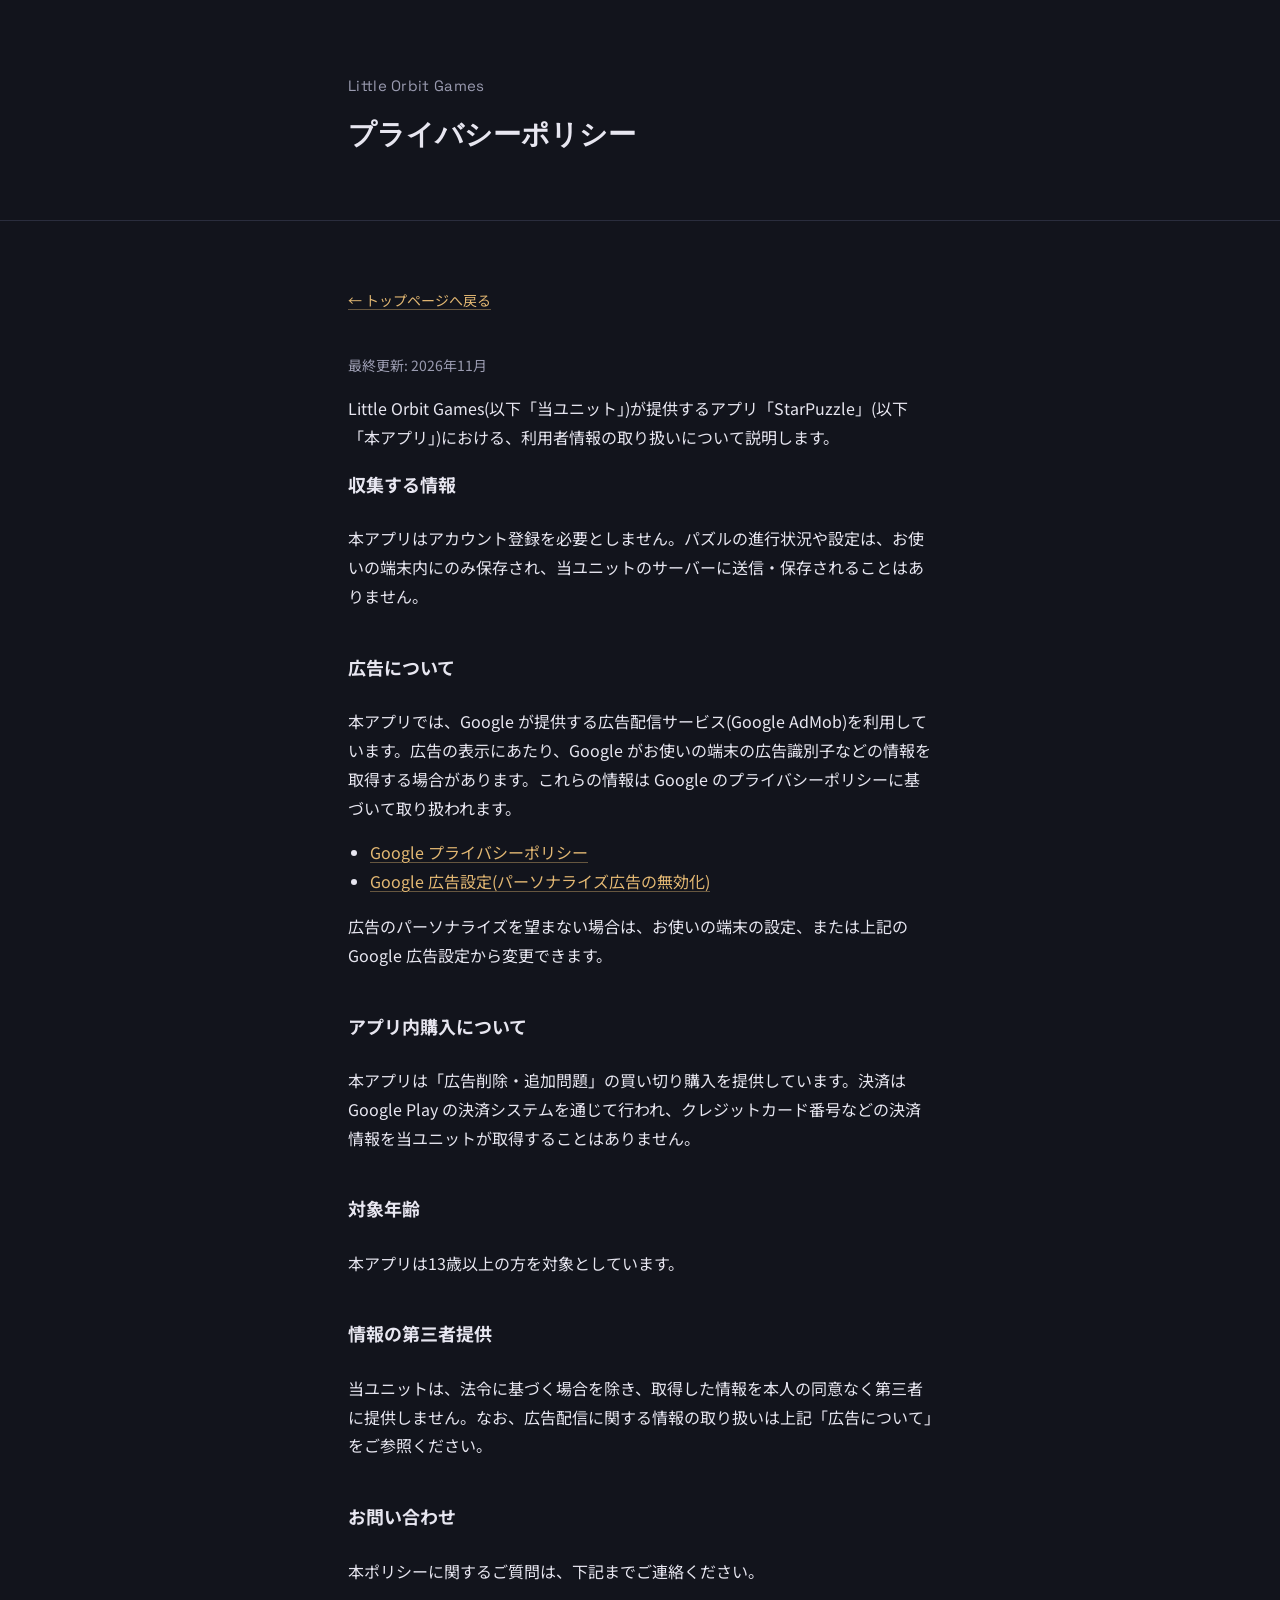
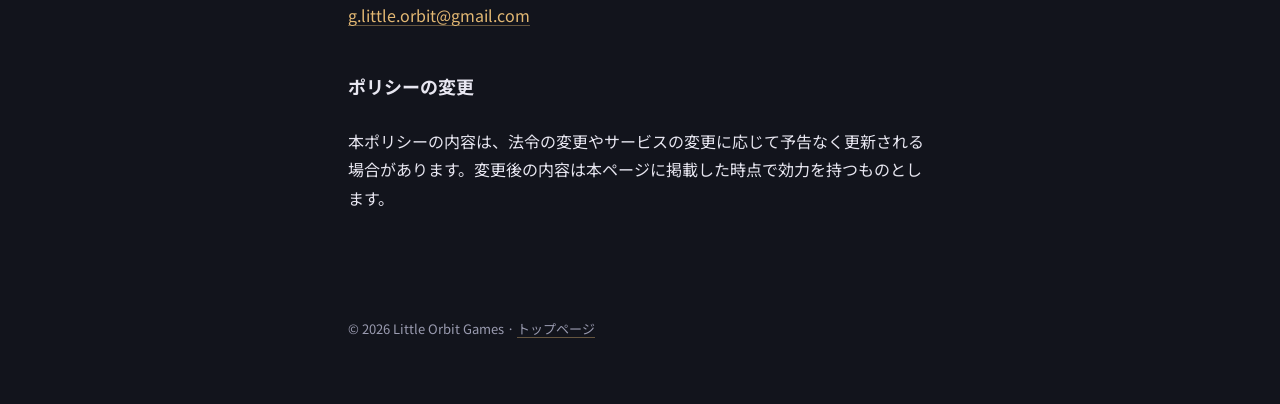
==== privacy.html @ 66173ec4 "トップページとプライバシーポリシーを追加" ====
<!DOCTYPE html>
<html lang="ja">
<head>
<meta charset="UTF-8">
<meta name="viewport" content="width=device-width, initial-scale=1.0">
<title>プライバシーポリシー | Little Orbit Games</title>
<link rel="preconnect" href="https://fonts.googleapis.com">
<link rel="preconnect" href="https://fonts.gstatic.com" crossorigin>
<link href="https://fonts.googleapis.com/css2?family=Space+Grotesk:wght@500;600&family=Noto+Sans+JP:wght@400;500;700&display=swap" rel="stylesheet">
<link rel="stylesheet" href="css/style.css">
</head>
<body>

<header class="hero" style="padding:72px 0 48px;">
  <div class="wrap hero-inner">
    <p class="studio-name en">Little Orbit Games</p>
    <h1 style="font-size:28px;max-width:none;">プライバシーポリシー</h1>
  </div>
</header>

<section>
  <div class="wrap policy">
    <a class="back-link" href="index.html">&larr; トップページへ戻る</a>
    <p class="updated">最終更新: 2026年11月</p>

    <p>Little Orbit Games(以下「当ユニット」)が提供するアプリ「StarPuzzle」(以下「本アプリ」)における、利用者情報の取り扱いについて説明します。</p>

    <h2>収集する情報</h2>
    <p>本アプリはアカウント登録を必要としません。パズルの進行状況や設定は、お使いの端末内にのみ保存され、当ユニットのサーバーに送信・保存されることはありません。</p>

    <h2>広告について</h2>
    <p>本アプリでは、Google が提供する広告配信サービス(Google AdMob)を利用しています。広告の表示にあたり、Google がお使いの端末の広告識別子などの情報を取得する場合があります。これらの情報は Google のプライバシーポリシーに基づいて取り扱われます。</p>
    <ul>
      <li><a href="https://policies.google.com/privacy" target="_blank" rel="noopener">Google プライバシーポリシー</a></li>
      <li><a href="https://www.google.com/settings/ads" target="_blank" rel="noopener">Google 広告設定(パーソナライズ広告の無効化)</a></li>
    </ul>
    <p>広告のパーソナライズを望まない場合は、お使いの端末の設定、または上記の Google 広告設定から変更できます。</p>

    <h2>アプリ内購入について</h2>
    <p>本アプリは「広告削除・追加問題」の買い切り購入を提供しています。決済は Google Play の決済システムを通じて行われ、クレジットカード番号などの決済情報を当ユニットが取得することはありません。</p>

    <h2>対象年齢</h2>
    <p>本アプリは13歳以上の方を対象としています。</p>

    <h2>情報の第三者提供</h2>
    <p>当ユニットは、法令に基づく場合を除き、取得した情報を本人の同意なく第三者に提供しません。なお、広告配信に関する情報の取り扱いは上記「広告について」をご参照ください。</p>

    <h2>お問い合わせ</h2>
    <p>本ポリシーに関するご質問は、下記までご連絡ください。</p>
    <p><a href="mailto:g.little.orbit@gmail.com">g.little.orbit@gmail.com</a></p>

    <h2>ポリシーの変更</h2>
    <p>本ポリシーの内容は、法令の変更やサービスの変更に応じて予告なく更新される場合があります。変更後の内容は本ページに掲載した時点で効力を持つものとします。</p>
  </div>
</section>

<footer>
  <div class="wrap">
    &copy; 2026 Little Orbit Games · <a href="index.html">トップページ</a>
  </div>
</footer>

</body>
</html>
---- css/style.css ----
:root {
  --bg: #12141c;
  --bg-soft: #1a1d29;
  --text: #e7e6f0;
  --text-dim: #9a9bb0;
  --accent: #e3b873;
  --line: #2a2d3d;
}

* {
  box-sizing: border-box;
}

html {
  scroll-behavior: smooth;
}

body {
  margin: 0;
  background: var(--bg);
  color: var(--text);
  font-family: "Noto Sans JP", "Hiragino Sans", "Yu Gothic", sans-serif;
  font-size: 16px;
  line-height: 1.8;
  -webkit-font-smoothing: antialiased;
}

.en {
  font-family: "Space Grotesk", "Noto Sans JP", sans-serif;
}

a {
  color: var(--accent);
  text-decoration: underline;
  text-decoration-color: rgba(227, 184, 115, 0.4);
  text-underline-offset: 3px;
}

a:hover,
a:focus-visible {
  text-decoration-color: var(--accent);
}

a:focus-visible,
button:focus-visible {
  outline: 2px solid var(--accent);
  outline-offset: 3px;
}

.wrap {
  max-width: 640px;
  margin: 0 auto;
  padding: 0 28px;
}

/* ---------- hero ---------- */

.hero {
  position: relative;
  overflow: hidden;
  padding: 120px 0 88px;
  border-bottom: 1px solid var(--line);
}

.hero-sky {
  position: absolute;
  inset: 0;
  z-index: 0;
  opacity: 0.9;
}

.hero-sky line {
  stroke: var(--line);
  stroke-width: 1;
  stroke-dasharray: 220;
  stroke-dashoffset: 220;
  animation: draw 2.2s ease-out forwards;
}

.hero-sky circle {
  fill: var(--accent);
  opacity: 0;
  animation: appear 0.6s ease-out forwards;
}

@keyframes draw {
  to {
    stroke-dashoffset: 0;
  }
}

@keyframes appear {
  to {
    opacity: 0.85;
  }
}

@media (prefers-reduced-motion: reduce) {
  .hero-sky line {
    stroke-dashoffset: 0;
    animation: none;
  }
  .hero-sky circle {
    opacity: 0.85;
    animation: none;
  }
}

.hero-inner {
  position: relative;
  z-index: 1;
}

.studio-name {
  font-size: 15px;
  letter-spacing: 0.02em;
  color: var(--text-dim);
  margin: 0 0 18px;
}

h1 {
  font-family: "Space Grotesk", sans-serif;
  font-size: 40px;
  font-weight: 600;
  line-height: 1.25;
  margin: 0 0 20px;
  max-width: 11ch;
}

.tagline {
  font-size: 18px;
  color: var(--text-dim);
  margin: 0;
  max-width: 28ch;
}

/* ---------- sections ---------- */

section {
  padding: 64px 0;
  border-bottom: 1px solid var(--line);
}

section:last-of-type {
  border-bottom: none;
}

h2 {
  font-size: 22px;
  font-weight: 700;
  margin: 0 0 24px;
}

p {
  margin: 0 0 16px;
  max-width: 34ch;
  color: var(--text);
}

p:last-child {
  margin-bottom: 0;
}

/* ---------- app card ---------- */

.app-card {
  background: var(--bg-soft);
  border: 1px solid var(--line);
  border-radius: 10px;
  padding: 28px;
}

.app-card h3 {
  font-size: 19px;
  margin: 0 0 4px;
}

.app-meta {
  font-size: 14px;
  color: var(--text-dim);
  margin: 0 0 16px;
}

.app-card p {
  max-width: 36ch;
}

.app-note {
  margin-top: 18px;
  padding-top: 16px;
  border-top: 1px dashed var(--line);
  font-size: 14px;
  color: var(--text-dim);
}

/* ---------- contact ---------- */

.contact-link {
  font-size: 18px;
}

/* ---------- footer ---------- */

footer {
  padding: 40px 0 64px;
  font-size: 13px;
  color: var(--text-dim);
}

footer a {
  color: var(--text-dim);
}

/* ---------- privacy page ---------- */

.policy h2 {
  font-size: 18px;
  margin-top: 40px;
}

.policy h2:first-of-type {
  margin-top: 0;
}

.policy p,
.policy li {
  max-width: 100%;
  color: var(--text);
}

.policy ul {
  padding-left: 22px;
  margin: 0 0 16px;
}

.policy .updated {
  color: var(--text-dim);
  font-size: 14px;
}

.back-link {
  display: inline-block;
  margin-bottom: 40px;
  font-size: 14px;
}

@media (max-width: 480px) {
  .hero {
    padding: 88px 0 64px;
  }
  h1 {
    font-size: 32px;
  }
}
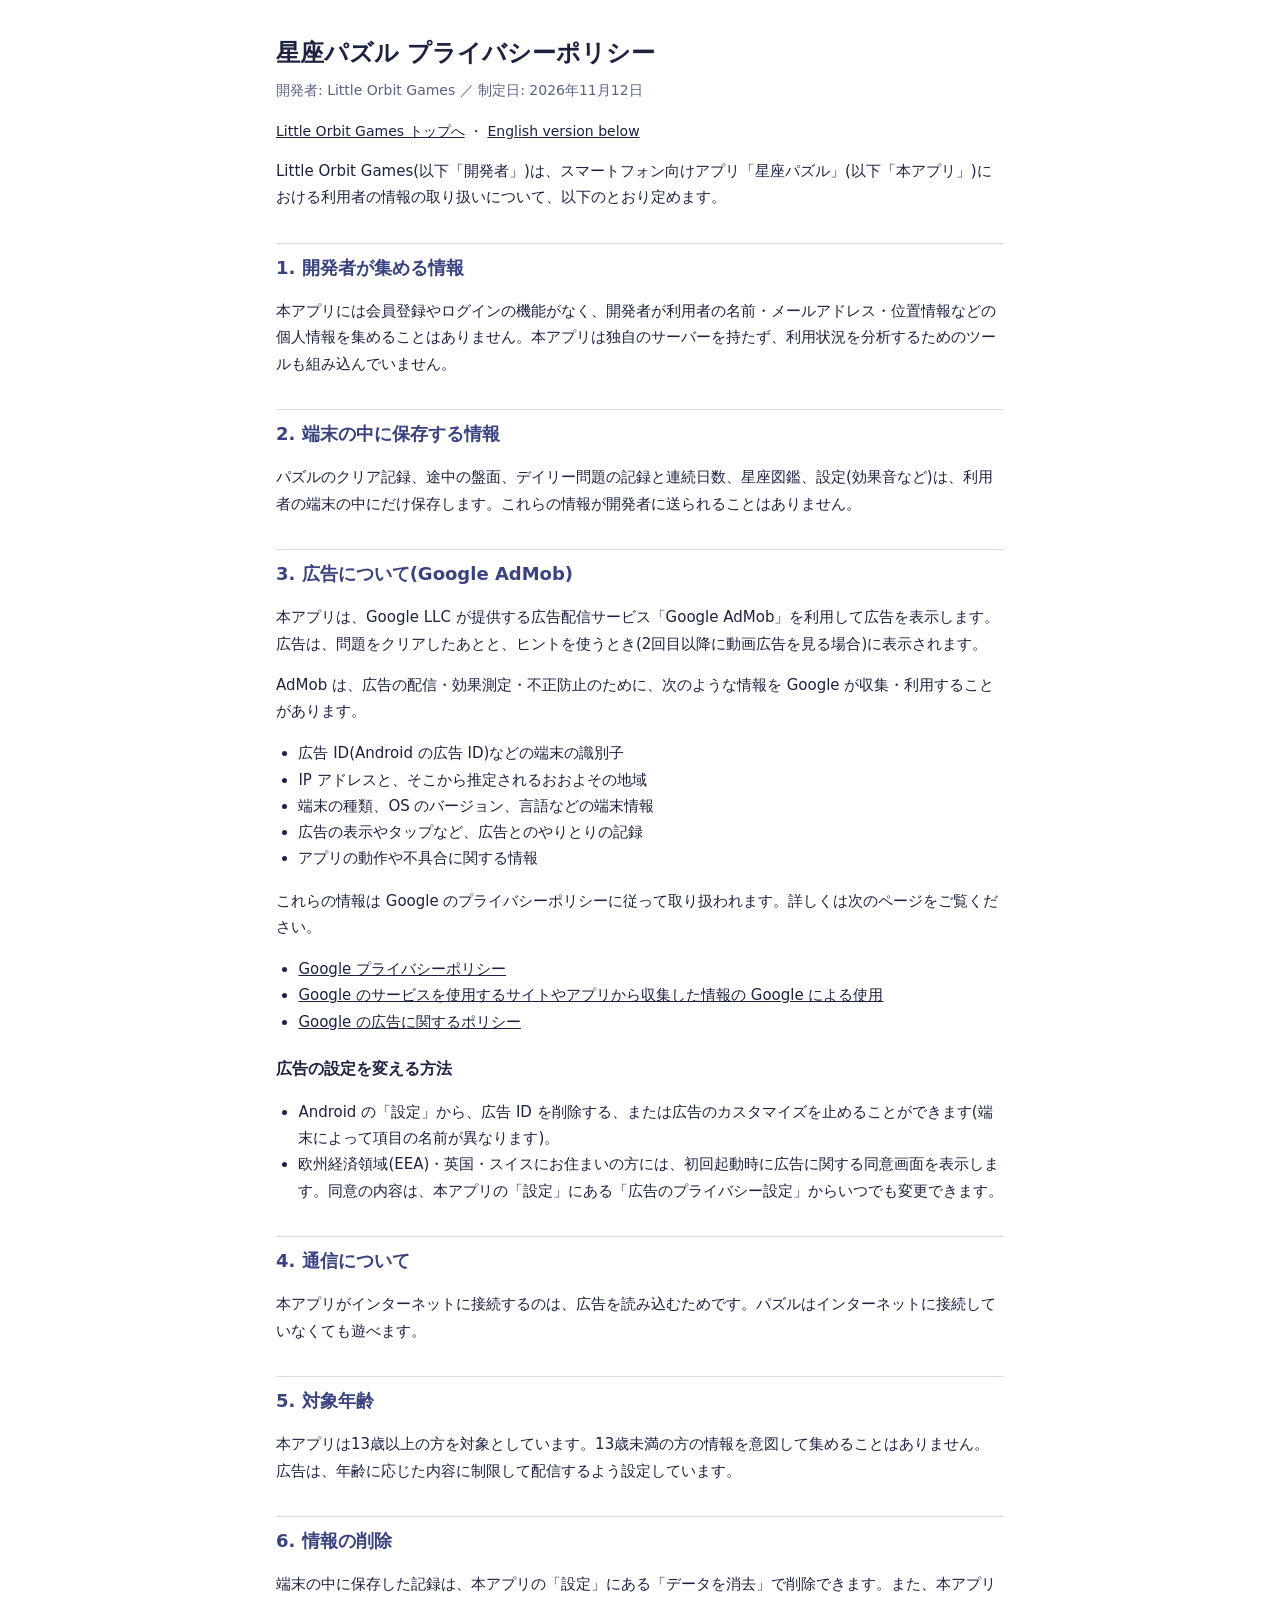
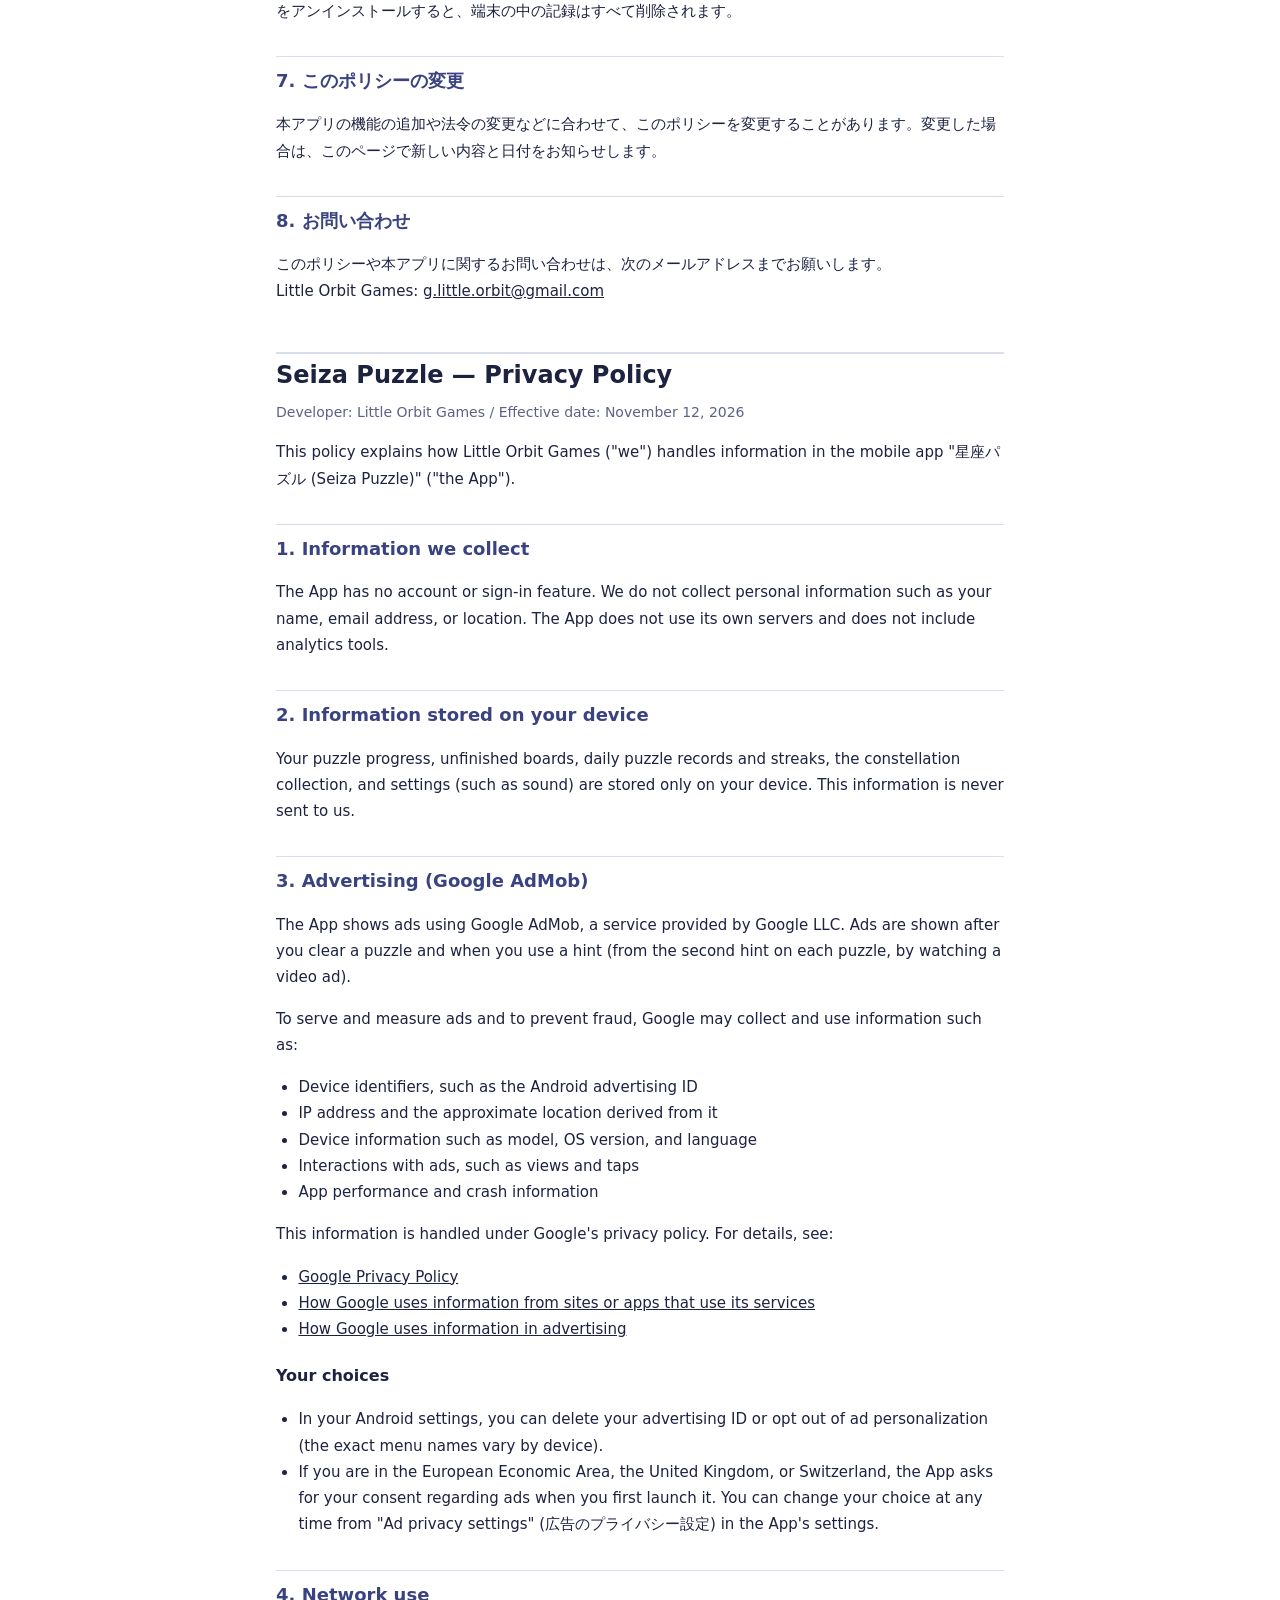
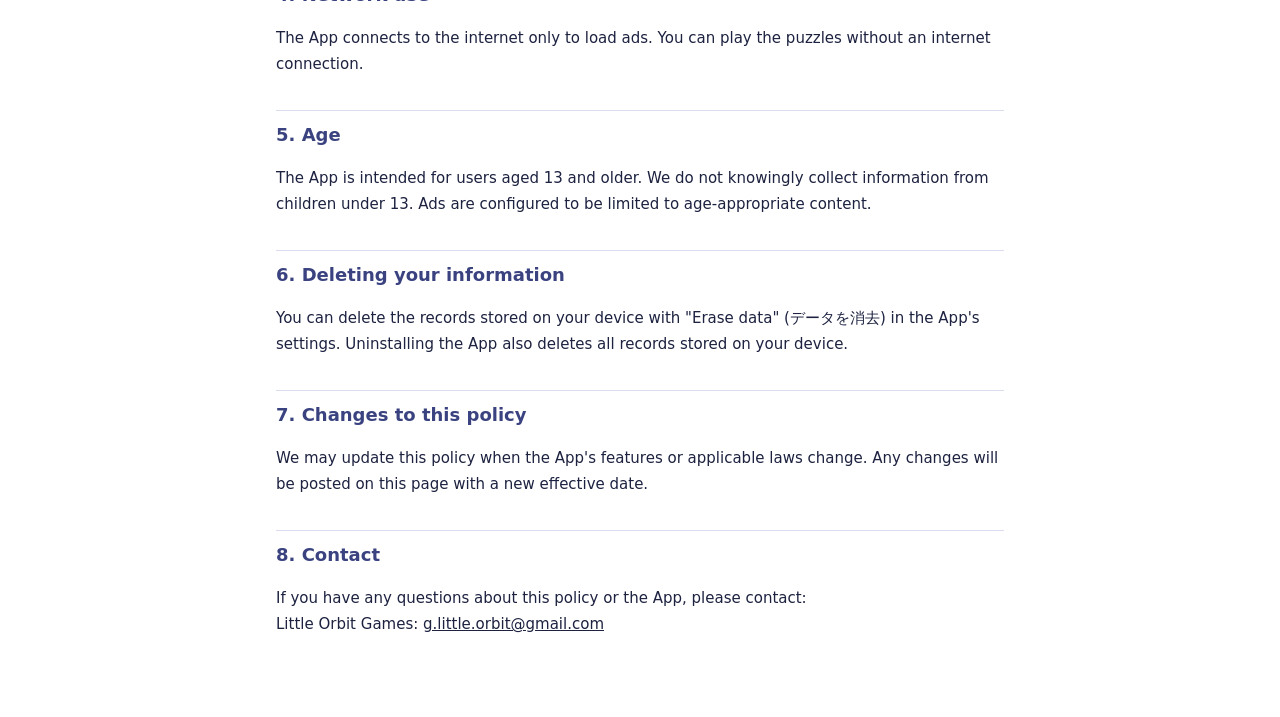
==== commit 838629b6: "星座パズルのプライバシーポリシーを追加、スマホで見出しが変な所で折り返すのを修正 - seiza-puzzle/privacy.html(日本語・英語)を追加。トップとフッターのリンクをこちらへ - " ====
--- a/privacy.html
+++ b/privacy.html
@@ -4,61 +4,10 @@
 <meta charset="UTF-8">
 <meta name="viewport" content="width=device-width, initial-scale=1.0">
 <title>プライバシーポリシー | Little Orbit Games</title>
-<link rel="preconnect" href="https://fonts.googleapis.com">
-<link rel="preconnect" href="https://fonts.gstatic.com" crossorigin>
-<link href="https://fonts.googleapis.com/css2?family=Space+Grotesk:wght@500;600&family=Noto+Sans+JP:wght@400;500;700&display=swap" rel="stylesheet">
-<link rel="stylesheet" href="css/style.css">
+<meta http-equiv="refresh" content="0; url=seiza-puzzle/privacy.html">
+<link rel="canonical" href="seiza-puzzle/privacy.html">
 </head>
 <body>
-
-<header class="hero" style="padding:72px 0 48px;">
-  <div class="wrap hero-inner">
-    <p class="studio-name en">Little Orbit Games</p>
-    <h1 style="font-size:28px;max-width:none;">プライバシーポリシー</h1>
-  </div>
-</header>
-
-<section>
-  <div class="wrap policy">
-    <a class="back-link" href="index.html">&larr; トップページへ戻る</a>
-    <p class="updated">最終更新: 2026年11月</p>
-
-    <p>Little Orbit Games(以下「当ユニット」)が提供するアプリ「StarPuzzle」(以下「本アプリ」)における、利用者情報の取り扱いについて説明します。</p>
-
-    <h2>収集する情報</h2>
-    <p>本アプリはアカウント登録を必要としません。パズルの進行状況や設定は、お使いの端末内にのみ保存され、当ユニットのサーバーに送信・保存されることはありません。</p>
-
-    <h2>広告について</h2>
-    <p>本アプリでは、Google が提供する広告配信サービス(Google AdMob)を利用しています。広告の表示にあたり、Google がお使いの端末の広告識別子などの情報を取得する場合があります。これらの情報は Google のプライバシーポリシーに基づいて取り扱われます。</p>
-    <ul>
-      <li><a href="https://policies.google.com/privacy" target="_blank" rel="noopener">Google プライバシーポリシー</a></li>
-      <li><a href="https://www.google.com/settings/ads" target="_blank" rel="noopener">Google 広告設定(パーソナライズ広告の無効化)</a></li>
-    </ul>
-    <p>広告のパーソナライズを望まない場合は、お使いの端末の設定、または上記の Google 広告設定から変更できます。</p>
-
-    <h2>アプリ内購入について</h2>
-    <p>本アプリは「広告削除・追加問題」の買い切り購入を提供しています。決済は Google Play の決済システムを通じて行われ、クレジットカード番号などの決済情報を当ユニットが取得することはありません。</p>
-
-    <h2>対象年齢</h2>
-    <p>本アプリは13歳以上の方を対象としています。</p>
-
-    <h2>情報の第三者提供</h2>
-    <p>当ユニットは、法令に基づく場合を除き、取得した情報を本人の同意なく第三者に提供しません。なお、広告配信に関する情報の取り扱いは上記「広告について」をご参照ください。</p>
-
-    <h2>お問い合わせ</h2>
-    <p>本ポリシーに関するご質問は、下記までご連絡ください。</p>
-    <p><a href="mailto:g.little.orbit@gmail.com">g.little.orbit@gmail.com</a></p>
-
-    <h2>ポリシーの変更</h2>
-    <p>本ポリシーの内容は、法令の変更やサービスの変更に応じて予告なく更新される場合があります。変更後の内容は本ページに掲載した時点で効力を持つものとします。</p>
-  </div>
-</section>
-
-<footer>
-  <div class="wrap">
-    &copy; 2026 Little Orbit Games · <a href="index.html">トップページ</a>
-  </div>
-</footer>
-
+<p>プライバシーポリシーは移動しました: <a href="seiza-puzzle/privacy.html">星座パズル プライバシーポリシー</a></p>
 </body>
 </html>
